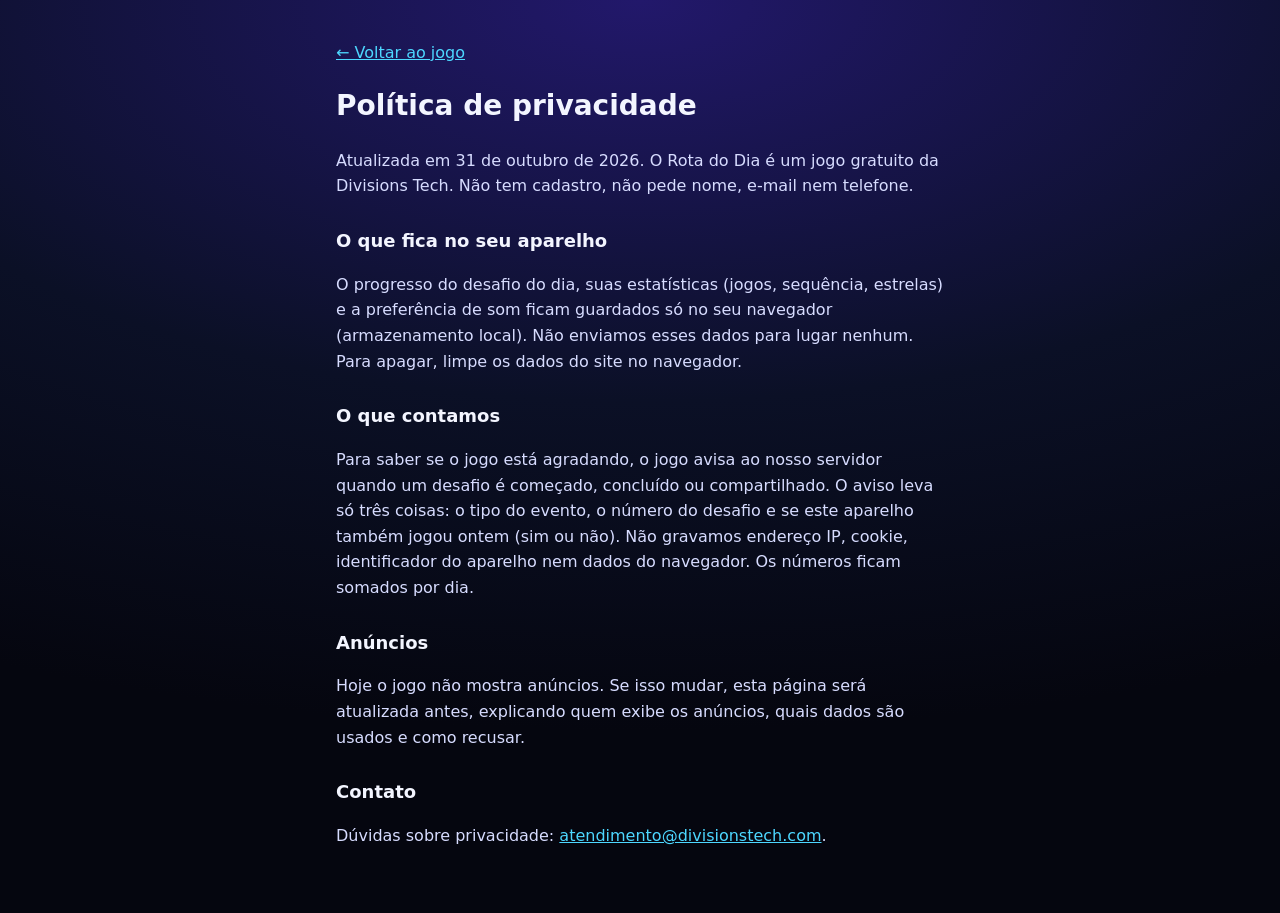
==== privacidade.html @ eacf9d7c "jogos: Rota do Dia, daily syllable-route word game (first playable version) Co-Authored-By: Claude O" ====
<!doctype html>
<html lang="pt-BR">
<head>
  <meta charset="utf-8">
  <meta name="viewport" content="width=device-width, initial-scale=1">
  <title>Privacidade — Rota do Dia</title>
  <link rel="stylesheet" href="estilo.css">
  <style>
    .texto { max-width: 640px; margin: 0 auto; padding: 24px 16px 48px; line-height: 1.6; }
    .texto h1 { font-size: 28px; } .texto h2 { font-size: 18px; margin-top: 28px; }
    .texto a { color: #4dd7ff; } .texto p, .texto li { color: #d7dcff; }
  </style>
</head>
<body>
  <main class="texto">
    <p><a href="./">← Voltar ao jogo</a></p>
    <h1>Política de privacidade</h1>
    <p>Atualizada em 31 de outubro de 2026. O Rota do Dia é um jogo gratuito da Divisions Tech.
      Não tem cadastro, não pede nome, e-mail nem telefone.</p>

    <h2>O que fica no seu aparelho</h2>
    <p>O progresso do desafio do dia, suas estatísticas (jogos, sequência, estrelas) e a preferência de som
      ficam guardados só no seu navegador (armazenamento local). Não enviamos esses dados para lugar
      nenhum. Para apagar, limpe os dados do site no navegador.</p>

    <h2>O que contamos</h2>
    <p>Para saber se o jogo está agradando, o jogo avisa ao nosso servidor quando um desafio é começado,
      concluído ou compartilhado. O aviso leva só três coisas: o tipo do evento, o número do desafio e
      se este aparelho também jogou ontem (sim ou não). Não gravamos endereço IP, cookie, identificador
      do aparelho nem dados do navegador. Os números ficam somados por dia.</p>

    <h2>Anúncios</h2>
    <p>Hoje o jogo não mostra anúncios. Se isso mudar, esta página será atualizada antes, explicando quem
      exibe os anúncios, quais dados são usados e como recusar.</p>

    <h2>Contato</h2>
    <p>Dúvidas sobre privacidade: <a href="mailto:atendimento@divisionstech.com">atendimento@divisionstech.com</a>.</p>
  </main>
</body>
</html>
---- estilo.css ----
:root {
  --bg: #0b1026;
  --bg2: #1a0b3a;
  --tile: rgba(38, 48, 102, 0.72);
  --tile-borda: rgba(140, 160, 255, 0.22);
  --texto: #f3f5ff;
  --suave: #a9b2e6;
  --inicio: #3cff9b;
  --fim: #ffcc33;
  --traco: #ffffff;
  --perigo: #ff5c7a;
  --raio: 16px;
  font-family: ui-rounded, "SF Pro Rounded", "Nunito", system-ui, "Segoe UI", Roboto, sans-serif;
  color-scheme: dark;
}

* { box-sizing: border-box; -webkit-tap-highlight-color: transparent; }

html, body { margin: 0; min-height: 100%; }

body {
  background: radial-gradient(120% 80% at 50% 0%, #22186b 0%, var(--bg) 55%, #05060f 100%);
  color: var(--texto);
  overflow-x: hidden;
}

button { font: inherit; color: inherit; cursor: pointer; border: 0; background: none; }

/* fundo animado */
.aurora { position: fixed; inset: 0; z-index: -1; overflow: hidden; filter: blur(60px); opacity: .55; }
.aurora span { position: absolute; width: 60vmax; height: 60vmax; border-radius: 50%; animation: flutua 18s ease-in-out infinite alternate; }
.aurora span:nth-child(1) { background: #3cff9b33; left: -20vmax; top: -10vmax; }
.aurora span:nth-child(2) { background: #ff6ad533; right: -25vmax; top: 20vh; animation-duration: 22s; }
.aurora span:nth-child(3) { background: #4dd7ff2e; left: 10vw; bottom: -30vmax; animation-duration: 26s; }
@keyframes flutua { to { transform: translate(8vmax, -6vmax) scale(1.15); } }

.app {
  max-width: 480px; margin: 0 auto; min-height: 100dvh;
  padding: max(12px, env(safe-area-inset-top)) 16px max(16px, env(safe-area-inset-bottom));
  display: flex; flex-direction: column; gap: 12px;
}

/* topo */
.topo { display: flex; align-items: center; justify-content: space-between; gap: 8px; }
.marca { text-align: center; }
.marca h1 {
  margin: 0; font-size: clamp(26px, 8vw, 34px); font-weight: 900; letter-spacing: .04em; line-height: 1;
  background: linear-gradient(90deg, var(--inicio), #4dd7ff 45%, #ff6ad5 75%, var(--fim));
  -webkit-background-clip: text; background-clip: text; color: transparent;
  filter: drop-shadow(0 0 18px #3cff9b44);
  background-size: 200% 100%; animation: brilho 6s linear infinite;
}
.marca h1 em { font-style: normal; font-size: .55em; vertical-align: middle; }
@keyframes brilho { to { background-position: 200% 0; } }
.marca p { margin: 4px 0 0; color: var(--suave); font-size: 13px; font-weight: 700; letter-spacing: .08em; text-transform: uppercase; }
.acoes-topo { display: flex; gap: 6px; }
.icone {
  width: 40px; height: 40px; border-radius: 12px; background: var(--tile); border: 1px solid var(--tile-borda);
  font-size: 18px; font-weight: 900; display: grid; place-items: center;
}
.icone:active { transform: scale(.94); }

/* modos */
.modos { display: grid; grid-template-columns: 1fr 1fr; background: #ffffff10; border-radius: 999px; padding: 4px; }
.modo { padding: 9px 0; border-radius: 999px; font-weight: 800; color: var(--suave); font-size: 14px; transition: .2s; }
.modo.ativo { background: linear-gradient(90deg, #3cff9b, #4dd7ff); color: #04110f; box-shadow: 0 4px 18px #3cff9b55; }

/* painel */
.painel { display: grid; grid-template-columns: repeat(3, 1fr); gap: 8px; }
.meta { background: var(--tile); border: 1px solid var(--tile-borda); border-radius: 14px; padding: 8px; text-align: center; }
.meta span { display: block; font-size: 11px; color: var(--suave); font-weight: 800; text-transform: uppercase; letter-spacing: .08em; }
.meta strong { font-size: 18px; font-weight: 900; }

/* prévia da palavra */
.previa {
  min-height: 54px; display: flex; align-items: center; justify-content: space-between; gap: 8px;
  background: #00000040; border: 1px solid var(--tile-borda); border-radius: 16px; padding: 8px 10px 8px 16px;
}
.previa-texto { font-size: 20px; font-weight: 900; letter-spacing: .06em; color: var(--suave); transition: color .2s; }
.previa-texto.ativo { color: var(--texto); text-shadow: 0 0 14px #ffffff66; }
.previa-texto.erro { color: var(--perigo); animation: treme .35s; }
.previa-texto.certo { color: var(--inicio); }
.tag-inicio { color: var(--inicio); }
.previa-botoes { display: flex; gap: 6px; }
.mini { width: 40px; height: 40px; border-radius: 12px; background: #ffffff18; font-size: 20px; font-weight: 900; }
.mini.ok { background: var(--inicio); color: #04110f; box-shadow: 0 0 18px #3cff9b88; }

/* tabuleiro */
.tabuleiro-wrap { position: relative; width: 100%; aspect-ratio: 1; }
.tabuleiro {
  position: absolute; inset: 0; z-index: 1; display: grid; grid-template-columns: repeat(5, 1fr); gap: 7px;
  touch-action: none; user-select: none; -webkit-user-select: none;
}
.linhas { position: absolute; inset: 0; width: 100%; height: 100%; pointer-events: none; overflow: visible; }
.linhas line { stroke-linecap: round; }

.casa {
  position: relative; border-radius: var(--raio); background: var(--tile); border: 1px solid var(--tile-borda);
  display: grid; place-items: center; font-size: clamp(17px, 5.4vw, 24px); font-weight: 900; letter-spacing: .02em;
  box-shadow: inset 0 -4px 0 #00000040, 0 6px 14px #00000040;
  transition: transform .14s ease, background .2s, box-shadow .2s, opacity .2s;
  animation: entra .5s backwards;
}
@keyframes entra { from { transform: scale(.4) rotate(-8deg); opacity: 0; } }
.casa .rot { position: absolute; top: 3px; font-size: 8px; letter-spacing: .1em; font-weight: 900; }
.casa.inicio { border: 2px solid var(--inicio); box-shadow: 0 0 22px #3cff9b88, inset 0 0 18px #3cff9b44; }
.casa.inicio .rot { color: var(--inicio); }
.casa.fim { border: 2px solid var(--fim); box-shadow: 0 0 22px #ffcc3388, inset 0 0 18px #ffcc3344; animation: entra .5s backwards, pulsa 1.6s ease-in-out infinite; }
.casa.fim .rot { color: var(--fim); }
@keyframes pulsa { 50% { box-shadow: 0 0 34px #ffcc33cc, inset 0 0 22px #ffcc3366; } }
.casa.cabeca { transform: scale(1.06); box-shadow: 0 0 0 3px #ffffff, 0 0 30px #ffffffaa; z-index: 2; }
.casa.usada { color: #04110f; border-color: transparent; }
.casa.no-traco { background: #ffffff; color: #0b1026; transform: scale(1.1); box-shadow: 0 0 26px #ffffffcc; z-index: 3; }
.casa.livre { border-color: #ffffff66; }
.casa.apagada { opacity: .35; }
.casa.dica { animation: dica .6s ease-in-out 2; }
@keyframes dica { 50% { background: var(--fim); color: #1a1200; transform: scale(1.12); } }
.casa.acerto { animation: acerto .5s ease; }
@keyframes acerto { 40% { transform: scale(1.22) rotate(4deg); } }
.tabuleiro.treme { animation: treme .35s; }
@keyframes treme { 20%, 60% { transform: translateX(-6px); } 40%, 80% { transform: translateX(6px); } }

/* trilha */
.trilha { display: flex; flex-wrap: wrap; gap: 6px; min-height: 30px; }
.chip { padding: 5px 11px; border-radius: 999px; font-weight: 900; font-size: 13px; color: #04110f; animation: chip .35s backwards; }
@keyframes chip { from { transform: translateY(8px) scale(.6); opacity: 0; } }

/* controles */
.controles { display: grid; grid-template-columns: repeat(3, 1fr); gap: 8px; }
.ctrl { padding: 12px 0; border-radius: 14px; background: var(--tile); border: 1px solid var(--tile-borda); font-weight: 800; font-size: 14px; }
.ctrl:active { transform: scale(.96); }
.ctrl:disabled { opacity: .4; }

.rodape { margin-top: auto; text-align: center; font-size: 12px; color: var(--suave); }
.rodape a { color: var(--suave); }

/* aviso */
.toast {
  position: fixed; left: 50%; top: 18px; transform: translate(-50%, -140%); z-index: 40;
  background: #ffffff; color: #0b1026; font-weight: 800; padding: 10px 18px; border-radius: 999px;
  box-shadow: 0 10px 30px #0008; transition: transform .3s cubic-bezier(.2, 1.4, .4, 1); max-width: 92vw; text-align: center;
}
.toast.mostra { transform: translate(-50%, 0); }

.confete { position: fixed; inset: 0; width: 100%; height: 100%; pointer-events: none; z-index: 30; }

/* janelas */
.dlg {
  width: min(420px, calc(100vw - 32px)); border: 1px solid var(--tile-borda); border-radius: 24px; padding: 22px;
  background: linear-gradient(180deg, #1d2160, #0f1238); color: var(--texto); box-shadow: 0 30px 80px #000a;
}
.dlg::backdrop { background: #04061280; backdrop-filter: blur(4px); }
.dlg[open] { animation: abre .35s cubic-bezier(.2, 1.4, .4, 1); }
@keyframes abre { from { transform: scale(.85) translateY(20px); opacity: 0; } }
.dlg h2 { margin: 0 0 12px; font-size: 24px; font-weight: 900; }
.dlg h3 { margin: 16px 0 8px; font-size: 14px; color: var(--suave); text-transform: uppercase; letter-spacing: .08em; }
.passos { padding: 0; margin: 0; list-style: none; display: grid; gap: 12px; }
.passos li { display: grid; grid-template-columns: 44px 1fr; gap: 10px; align-items: center; line-height: 1.35; }
.ex { width: 44px; height: 44px; border-radius: 12px; display: grid; place-items: center; font-weight: 900; background: var(--tile); border: 1px solid var(--tile-borda); }
.ex.inicio { border: 2px solid var(--inicio); box-shadow: 0 0 14px #3cff9b66; }
.ex.fim { border: 2px solid var(--fim); box-shadow: 0 0 14px #ffcc3366; }
.nota { color: var(--suave); font-size: 13px; line-height: 1.4; }
.grande {
  width: 100%; margin-top: 14px; padding: 14px; border-radius: 16px; font-weight: 900; font-size: 17px; color: #04110f;
  background: linear-gradient(90deg, #3cff9b, #4dd7ff); box-shadow: 0 8px 26px #3cff9b55;
}
.grande:active { transform: scale(.98); }
.secundario { flex: 1; padding: 12px; border-radius: 14px; background: #ffffff14; font-weight: 800; }
.linha-botoes { display: flex; gap: 8px; margin-top: 10px; }

.vitoria { text-align: center; }
.selo { margin: 0; font-size: 28px; font-weight: 900; background: linear-gradient(90deg, var(--fim), #ff6ad5); -webkit-background-clip: text; background-clip: text; color: transparent; }
.estrelas-grandes { font-size: 46px; margin: 8px 0; letter-spacing: 6px; }
.estrelas-grandes span { display: inline-block; animation: estrela .5s cubic-bezier(.2, 1.6, .4, 1) backwards; }
.estrelas-grandes span.apagada { filter: grayscale(1) brightness(.4); }
@keyframes estrela { from { transform: scale(0) rotate(-120deg); } }
.vit-resumo { margin: 0; color: var(--suave); font-weight: 700; }
.vit-rota { display: flex; flex-wrap: wrap; gap: 6px; justify-content: center; margin: 12px 0 0; }
.proximo { margin-top: 12px; color: var(--suave); font-size: 14px; }
.proximo b { color: var(--texto); font-variant-numeric: tabular-nums; }

.numeros { display: grid; grid-template-columns: repeat(4, 1fr); text-align: center; gap: 6px; }
.numeros strong { display: block; font-size: 28px; font-weight: 900; }
.numeros span { font-size: 11px; color: var(--suave); text-transform: uppercase; font-weight: 800; }
.barras { display: grid; gap: 6px; }
.barra { display: grid; grid-template-columns: 52px 1fr; gap: 8px; align-items: center; font-size: 13px; }
.barra i { display: block; height: 22px; min-width: 22px; border-radius: 8px; background: linear-gradient(90deg, #3cff9b, #4dd7ff); color: #04110f; font-style: normal; font-weight: 900; text-align: right; padding: 2px 8px; }

@media (prefers-reduced-motion: reduce) {
  *, *::before, *::after { animation-duration: .01ms !important; animation-iteration-count: 1 !important; transition: none !important; }
}
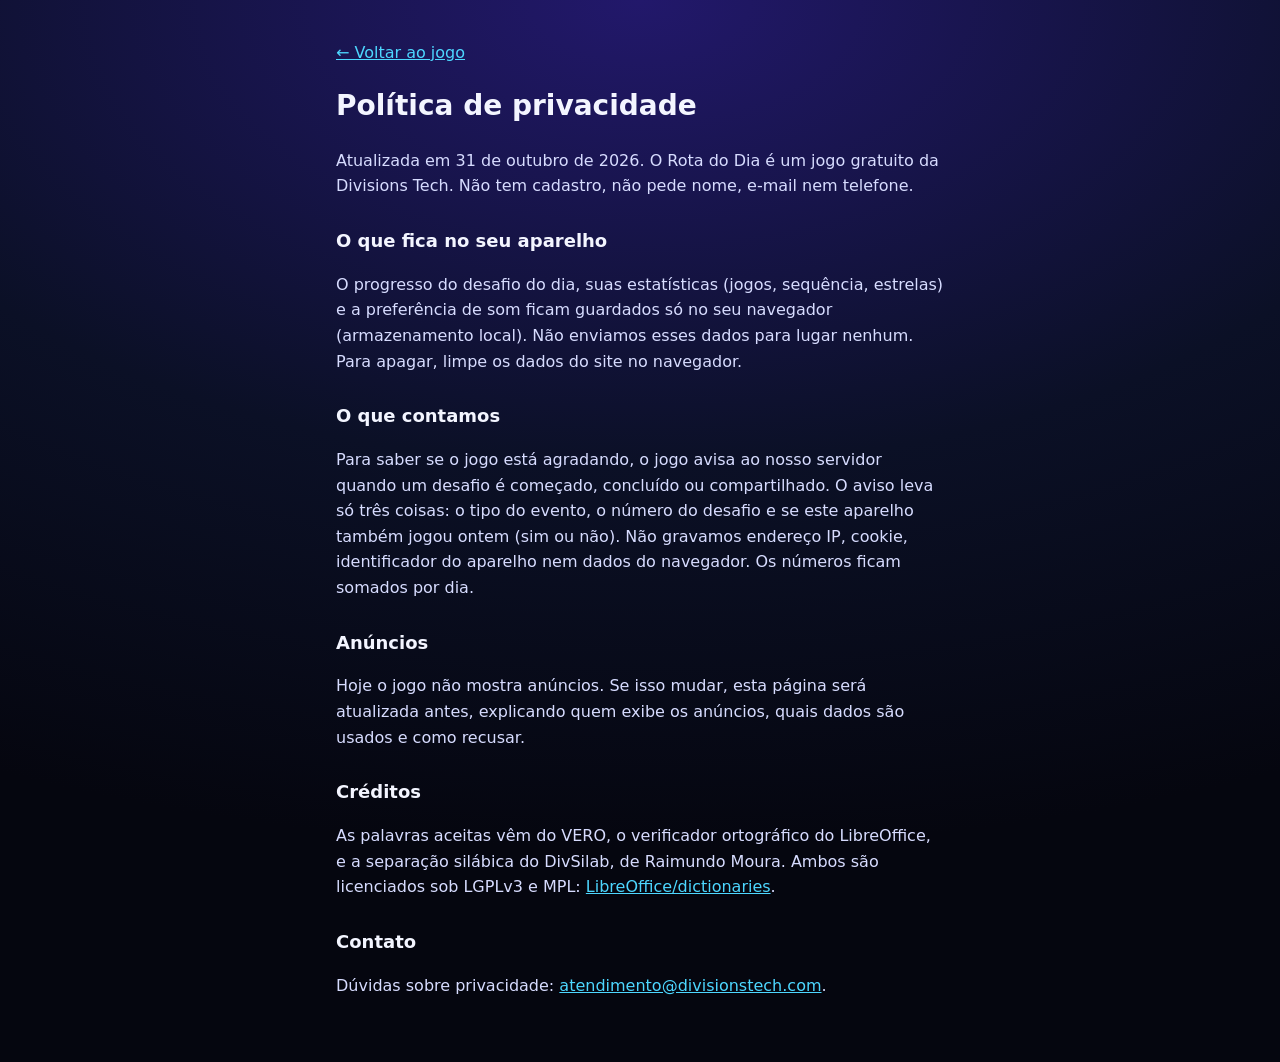
==== commit 2dbd3ca0: "jogos: Rota do Dia accepts the full Portuguese dictionary Words come from LibreOffice's VERO (LGPLv3" ====
--- a/privacidade.html
+++ b/privacidade.html
@@ -33,6 +33,11 @@
     <p>Hoje o jogo não mostra anúncios. Se isso mudar, esta página será atualizada antes, explicando quem
       exibe os anúncios, quais dados são usados e como recusar.</p>
 
+    <h2>Créditos</h2>
+    <p>As palavras aceitas vêm do VERO, o verificador ortográfico do LibreOffice, e a separação
+      silábica do DivSilab, de Raimundo Moura. Ambos são licenciados sob LGPLv3 e MPL:
+      <a href="https://github.com/LibreOffice/dictionaries/tree/master/pt_BR">LibreOffice/dictionaries</a>.</p>
+
     <h2>Contato</h2>
     <p>Dúvidas sobre privacidade: <a href="mailto:atendimento@divisionstech.com">atendimento@divisionstech.com</a>.</p>
   </main>
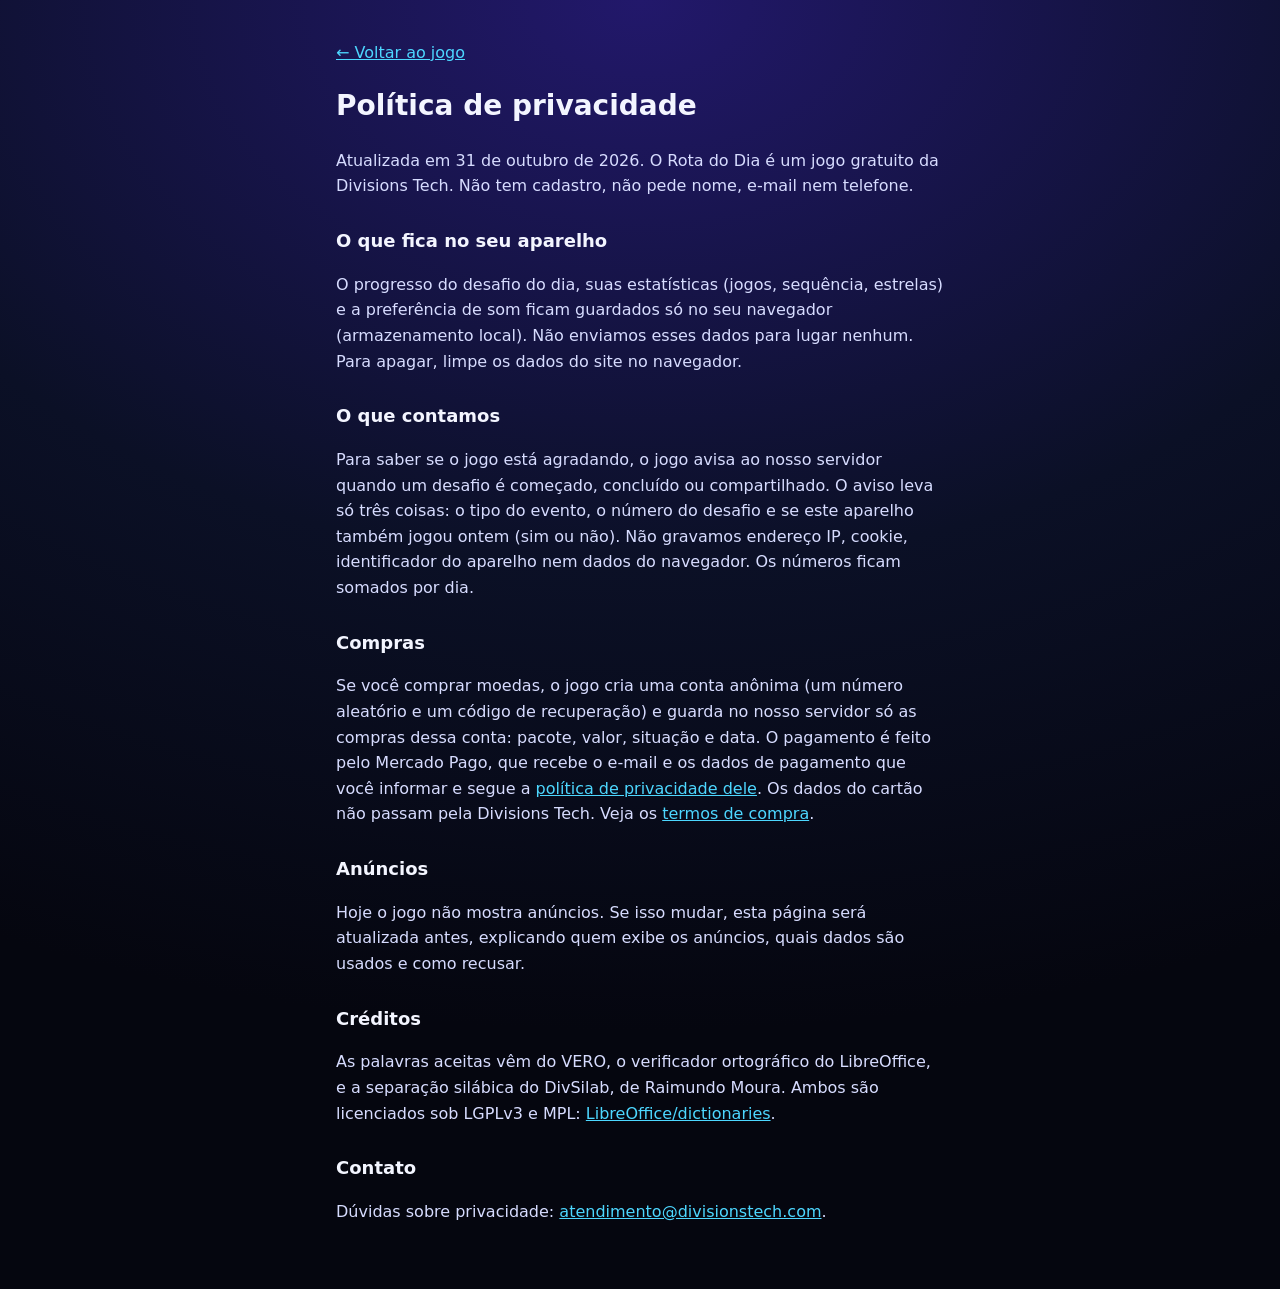
==== commit c9b7f69a: "jogos: Rota do Dia coin shop with Mercado Pago Payment Brick (hidden, test mode) PHP 7.4 API (anonym" ====
--- a/privacidade.html
+++ b/privacidade.html
@@ -29,6 +29,13 @@
       se este aparelho também jogou ontem (sim ou não). Não gravamos endereço IP, cookie, identificador
       do aparelho nem dados do navegador. Os números ficam somados por dia.</p>
 
+    <h2>Compras</h2>
+    <p>Se você comprar moedas, o jogo cria uma conta anônima (um número aleatório e um código de recuperação)
+      e guarda no nosso servidor só as compras dessa conta: pacote, valor, situação e data. O pagamento é feito
+      pelo Mercado Pago, que recebe o e-mail e os dados de pagamento que você informar e segue a
+      <a href="https://www.mercadopago.com.br/privacidade">política de privacidade dele</a>. Os dados do cartão
+      não passam pela Divisions Tech. Veja os <a href="termos.html">termos de compra</a>.</p>
+
     <h2>Anúncios</h2>
     <p>Hoje o jogo não mostra anúncios. Se isso mudar, esta página será atualizada antes, explicando quem
       exibe os anúncios, quais dados são usados e como recusar.</p>
--- a/estilo.css
+++ b/estilo.css
@@ -15,6 +15,7 @@
 }
 
 * { box-sizing: border-box; -webkit-tap-highlight-color: transparent; }
+[hidden] { display: none !important; }
 
 html, body { margin: 0; min-height: 100%; }
 
@@ -186,6 +187,137 @@
 .barra { display: grid; grid-template-columns: 52px 1fr; gap: 8px; align-items: center; font-size: 13px; }
 .barra i { display: block; height: 22px; min-width: 22px; border-radius: 8px; background: linear-gradient(90deg, #3cff9b, #4dd7ff); color: #04110f; font-style: normal; font-weight: 900; text-align: right; padding: 2px 8px; }
 
+/* moedas e sequência */
+.barra-topo { display: flex; justify-content: space-between; align-items: center; margin-top: -4px; }
+.moedas {
+  display: inline-flex; align-items: center; gap: 6px; padding: 6px 8px 6px 12px; border-radius: 999px;
+  background: linear-gradient(90deg, #3a2a00, #5a4100); border: 1px solid #ffcc3388; font-weight: 900; font-size: 16px;
+  box-shadow: 0 0 16px #ffcc3333;
+}
+.moedas b { color: #ffe27a; font-variant-numeric: tabular-nums; min-width: 2ch; }
+.moedas .mais { width: 22px; height: 22px; border-radius: 50%; background: #ffcc33; color: #2a1d00; display: grid; place-items: center; font-size: 15px; }
+.moedas.fixo { padding: 6px 12px; }
+.moedas.pula { animation: pula .6s cubic-bezier(.2, 1.6, .4, 1); }
+@keyframes pula { 40% { transform: scale(1.25); box-shadow: 0 0 30px #ffcc33aa; } }
+.seq { font-weight: 900; color: #ffb547; font-size: 15px; }
+.moeda-voa { position: fixed; z-index: 50; font-size: 26px; pointer-events: none; transition: transform .8s cubic-bezier(.5, -0.3, .7, 1), opacity .8s; }
+
+/* vidas e jornada */
+.vidas { display: inline-flex; align-items: center; gap: 5px; padding: 6px 12px; border-radius: 999px; background: #3a0d1c; border: 1px solid #ff5c7a88; font-weight: 900; }
+.vidas b { color: #ffb3c1; }
+.vidas small { color: var(--suave); font-weight: 800; font-variant-numeric: tabular-nums; }
+.modos.tres { grid-template-columns: 1fr 1.2fr .8fr; }
+.modos.tres .modo { font-size: 13px; }
+.faixa-fase { display: flex; align-items: center; gap: 10px; font-size: 13px; color: var(--suave); font-weight: 800; }
+.mapa-btn { padding: 8px 12px; border-radius: 12px; background: #ffffff14; font-weight: 900; color: var(--texto); }
+.casa.pedra { background: repeating-linear-gradient(45deg, #2a2e45, #2a2e45 6px, #22263a 6px, #22263a 12px); color: #6b7194; }
+.casa.pedra::after { content: "🪨"; position: absolute; font-size: 26px; }
+.casa .selo-moeda, .casa .selo-estrela { position: absolute; bottom: 2px; right: 4px; font-size: 13px; }
+.casa.obrigatoria { box-shadow: 0 0 0 2px #ffcc33, 0 0 18px #ffcc3377; }
+.estrelas-total { font-weight: 900; color: #ffe27a; }
+.trilha-mapa { display: flex; flex-direction: column-reverse; gap: 6px; max-height: 60dvh; overflow-y: auto; padding: 8px 0; }
+.no-fase {
+  width: 64px; height: 64px; border-radius: 50%; display: grid; place-items: center; font-weight: 900; font-size: 20px;
+  background: var(--tile); border: 2px solid var(--tile-borda); position: relative; flex: none;
+}
+.linha-fase { display: flex; align-items: center; gap: 10px; }
+.linha-fase:nth-child(4n+1) { padding-left: 8%; } .linha-fase:nth-child(4n+2) { padding-left: 34%; }
+.linha-fase:nth-child(4n+3) { padding-left: 60%; } .linha-fase:nth-child(4n) { padding-left: 34%; }
+.no-fase.feita { background: linear-gradient(180deg, #3cff9b, #1fae6a); color: #04110f; border-color: transparent; }
+.no-fase.atual { background: linear-gradient(180deg, #ffcc33, #ff8a3d); color: #1a0b00; animation: pulsa 1.4s infinite; border-color: #fff; }
+.no-fase.trancada { opacity: .4; }
+.no-fase small { position: absolute; bottom: -14px; font-size: 11px; letter-spacing: -1px; }
+.bau { font-size: 26px; }
+.derrota-selo { background: linear-gradient(90deg, #ff5c7a, #ffb547); -webkit-background-clip: text; background-clip: text; }
+
+/* loja paga */
+.pacotes { display: grid; grid-template-columns: repeat(2, 1fr); gap: 8px; }
+.pacote {
+  padding: 14px 10px; border-radius: 16px; text-align: center; background: linear-gradient(180deg, #3a2a00, #221800);
+  border: 1px solid #ffcc3388; position: relative;
+}
+.pacote b { display: block; font-size: 22px; color: #ffe27a; }
+.pacote span { display: block; font-size: 12px; color: var(--suave); font-weight: 800; margin: 2px 0 8px; }
+.pacote i { font-style: normal; display: inline-block; padding: 6px 12px; border-radius: 10px; background: var(--inicio); color: #04110f; font-weight: 900; }
+.pacote .fita { position: absolute; top: -8px; left: 50%; transform: translateX(-50%); background: #ff5c7a; color: #fff; font-size: 10px; font-weight: 900; padding: 2px 8px; border-radius: 999px; white-space: nowrap; }
+.tag-teste { font-size: 10px; background: #ff5c7a; color: #fff; padding: 2px 6px; border-radius: 6px; vertical-align: middle; }
+.recuperar summary { cursor: pointer; color: var(--suave); font-weight: 800; font-size: 13px; margin-top: 8px; }
+.recuperar input { flex: 2; padding: 10px; border-radius: 12px; border: 1px solid var(--tile-borda); background: #0006; color: var(--texto); font: inherit; text-transform: uppercase; }
+.pagamento { max-height: 92dvh; overflow-y: auto; }
+.pag-preco { color: #ffe27a; font-size: 20px; }
+.pag-pix { text-align: center; }
+.pag-pix img { width: 220px; height: 220px; background: #fff; border-radius: 12px; padding: 8px; }
+.largo { width: 100%; margin-top: 10px; }
+
+/* níveis */
+.niveis { display: grid; grid-template-columns: repeat(3, 1fr); gap: 6px; }
+.nivel { padding: 7px 0; border-radius: 12px; font-weight: 800; font-size: 13px; color: var(--suave); background: #ffffff0d; border: 1px solid transparent; }
+.nivel.ativo { color: var(--texto); border-color: #ffffff55; background: #ffffff1a; }
+.nivel[data-nivel="facil"].ativo { border-color: var(--inicio); }
+.nivel[data-nivel="dificil"].ativo { border-color: #ff5c7a; }
+.nivel i { font-style: normal; color: var(--inicio); }
+
+.ctrl.destaque { background: linear-gradient(180deg, #4a3a00, #2c2200); border-color: #ffcc3388; }
+
+/* casas apagadas pela ajuda e sugestão */
+.casa.limpa { opacity: .12; transform: scale(.85); }
+.casa.sugerida { box-shadow: 0 0 0 3px var(--fim), 0 0 24px #ffcc33aa; }
+
+/* prêmio na vitória */
+.premio { display: flex; align-items: center; justify-content: center; gap: 10px; margin-top: 14px; }
+.premio-valor { font-size: 28px; font-weight: 900; color: #ffe27a; text-shadow: 0 0 18px #ffcc3388; }
+.video {
+  padding: 10px 14px; border-radius: 14px; font-weight: 900; color: #1a0b00;
+  background: linear-gradient(90deg, #ffcc33, #ff8a3d); box-shadow: 0 6px 20px #ff8a3d55; animation: chama 1.8s ease-in-out infinite;
+}
+.video:disabled { animation: none; filter: grayscale(1); opacity: .5; }
+@keyframes chama { 50% { transform: scale(1.04); box-shadow: 0 6px 28px #ff8a3d99; } }
+.grande-video { width: 100%; margin-top: 14px; padding: 14px; font-size: 17px; }
+
+/* loja */
+.loja { max-height: 88dvh; overflow-y: auto; }
+.loja-topo { display: flex; justify-content: space-between; align-items: center; }
+.loja-topo h2 { margin: 0; }
+.itens { display: grid; gap: 8px; }
+.item { display: grid; grid-template-columns: 34px 1fr auto; gap: 10px; align-items: center; background: #ffffff0d; border-radius: 14px; padding: 10px; }
+.item-icone { font-size: 24px; text-align: center; }
+.item b { display: block; font-size: 15px; }
+.item small { color: var(--suave); font-size: 12px; line-height: 1.3; display: block; }
+.item-botoes { display: grid; gap: 6px; }
+.comprar { padding: 8px 12px; border-radius: 12px; font-weight: 900; background: #ffcc3322; border: 1px solid #ffcc3388; color: #ffe27a; white-space: nowrap; }
+.comprar:disabled { opacity: .4; }
+.mini-video { padding: 6px 10px; font-size: 12px; }
+.temas { display: grid; grid-template-columns: repeat(2, 1fr); gap: 8px; }
+.tema { padding: 10px; border-radius: 14px; border: 2px solid transparent; text-align: left; font-weight: 800; background: #ffffff0d; }
+.tema.ativo { border-color: var(--inicio); }
+.tema .amostra { display: flex; gap: 4px; margin-bottom: 6px; }
+.tema .amostra i { width: 18px; height: 18px; border-radius: 5px; }
+.tema small { display: block; color: var(--suave); font-weight: 700; }
+
+/* bônus */
+.bonus-dia { margin: 4px 0 0; color: var(--suave); font-weight: 800; }
+.bonus-valor { font-size: 52px; font-weight: 900; color: #ffe27a; text-shadow: 0 0 24px #ffcc3388; animation: estrela .6s cubic-bezier(.2, 1.6, .4, 1); }
+.bonus-trilha { display: grid; grid-template-columns: repeat(7, 1fr); gap: 4px; margin-top: 8px; }
+.bonus-trilha span { padding: 6px 0; border-radius: 8px; background: #ffffff10; font-size: 11px; font-weight: 800; color: var(--suave); }
+.bonus-trilha span.feito { background: #ffcc33; color: #2a1d00; }
+
+/* anúncio simulado */
+.anuncio-teste { position: fixed; inset: 0; z-index: 60; background: #000d; display: grid; place-items: center; padding: 16px; }
+.anuncio-caixa { width: min(360px, 100%); background: #11131f; border: 1px dashed #ffcc33; border-radius: 20px; padding: 22px; text-align: center; }
+.anuncio-tag { margin: 0; color: #ffcc33; font-weight: 900; letter-spacing: .12em; font-size: 12px; }
+.anuncio-titulo { font-size: 22px; font-weight: 900; margin: 8px 0; }
+.anuncio-nota { color: var(--suave); font-size: 13px; }
+.anuncio-barra { height: 8px; border-radius: 8px; background: #ffffff1a; overflow: hidden; margin: 16px 0; }
+.anuncio-barra i { display: block; height: 100%; width: 0; background: #ffcc33; transition: width 1s linear; }
+.anuncio-fechar { padding: 10px 18px; border-radius: 12px; background: #ffffff1a; font-weight: 800; }
+.anuncio-fechar.pronto { background: var(--inicio); color: #04110f; }
+
+/* temas comprados */
+body[data-tema="oceano"] { --tile: rgba(10, 70, 110, .75); --tile-borda: rgba(120, 220, 255, .3); background: radial-gradient(120% 80% at 50% 0%, #0a4f7a 0%, #04223a 55%, #010a14 100%); }
+body[data-tema="pordosol"] { --tile: rgba(110, 30, 70, .72); --tile-borda: rgba(255, 160, 120, .3); background: radial-gradient(120% 80% at 50% 0%, #a83a3a 0%, #3a0f2e 55%, #12030c 100%); }
+body[data-tema="ouro"] { --tile: rgba(70, 52, 10, .8); --tile-borda: rgba(255, 210, 90, .45); background: radial-gradient(120% 80% at 50% 0%, #6b5210 0%, #2a1f05 55%, #0c0802 100%); }
+body[data-tema="ouro"] .casa { color: #ffe9a8; }
+
 @media (prefers-reduced-motion: reduce) {
   *, *::before, *::after { animation-duration: .01ms !important; animation-iteration-count: 1 !important; transition: none !important; }
 }
